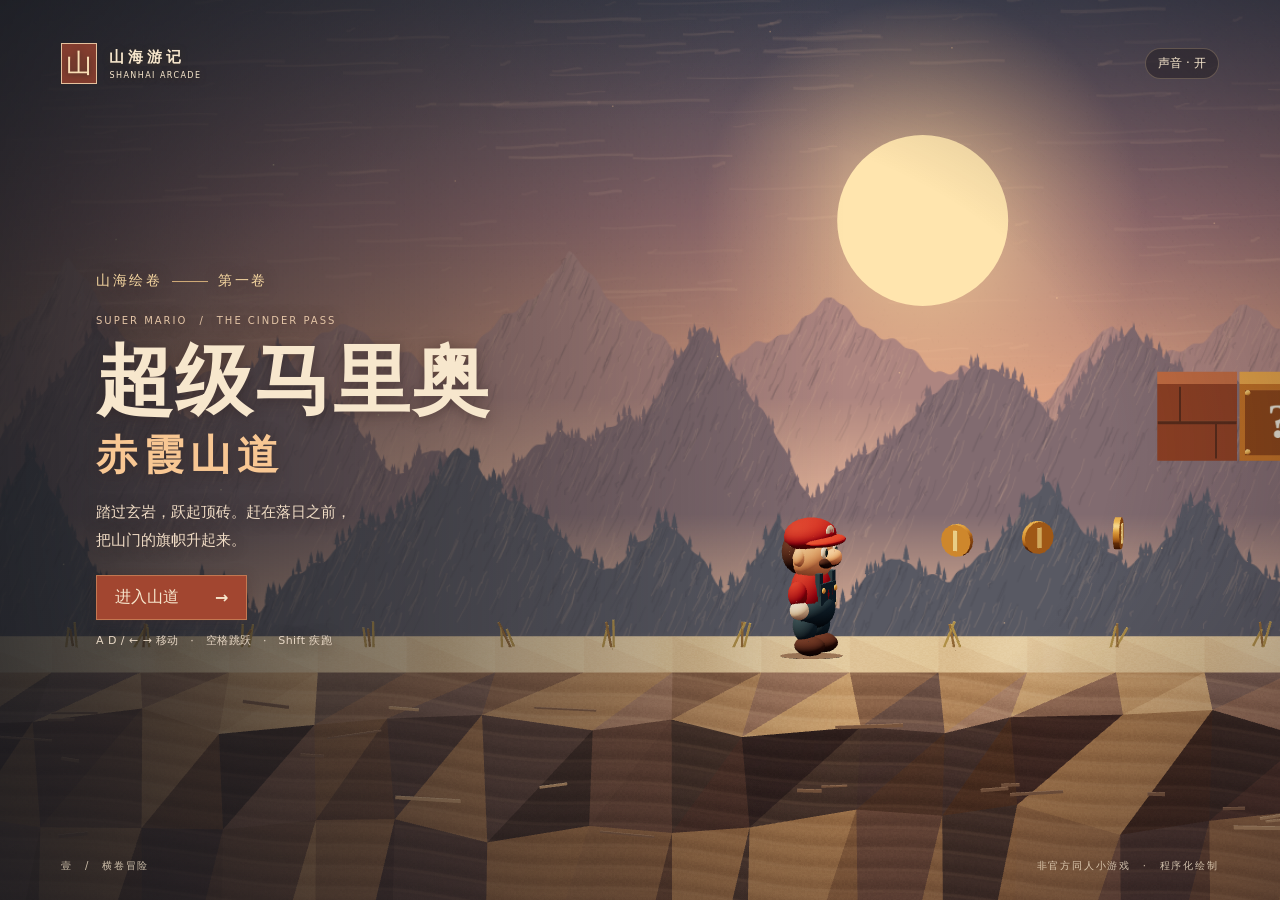
==== mario/index.html @ 8e578817 "Include the standalone Mario landing page" ====
<!doctype html><html lang="zh-CN"><head><meta charset="utf-8"><meta name="viewport" content="width=device-width, initial-scale=1, viewport-fit=cover"><meta name="theme-color" content="#241e20"><title>超级马里奥 · 赤霞山道</title><link rel="stylesheet" href="style.css"></head><body>
<canvas id="sky"></canvas><div id="world"></div><div id="grain"></div>
<header><div class="brand"><i>山</i><span>山 海 游 记<small>SHANHAI ARCADE</small></span></div><div class="toolbar"><button id="music" aria-label="切换声音">声音 · 开</button><button id="pause" hidden>暂停 Ⅱ</button></div></header>
<div id="hud" hidden><b id="area">赤霞山道</b><span id="score">◎ 00</span><span id="lives"></span></div>
<section id="panel"><div class="folio">山海绘卷 <em></em> 第一卷</div><p id="kicker">SUPER MARIO　/　THE CINDER PASS</p><h1 id="title">超级马里奥<span>赤霞山道</span></h1><p id="summary">踏过玄岩，跃起顶砖。赶在落日之前，<br>把山门的旗帜升起来。</p><button id="action">进入山道 <strong>→</strong></button><div id="keys">A D / ← → 移动　·　空格跳跃　·　Shift 疾跑</div></section>
<div id="toast" role="status"></div><div id="touch"><div><button data-key="ArrowLeft" aria-label="左移">◀</button><button data-key="ArrowRight" aria-label="右移">▶</button></div><div><button data-key="ShiftLeft">跑</button><button data-key="Space">跳</button></div></div>
<footer><span>壹　/　横卷冒险</span><span>非官方同人小游戏　·　程序化绘制</span></footer>
<script src="../three.min.js"></script><script src="sky.js"></script><script src="play.js"></script></body></html>
---- mario/style.css ----
*{box-sizing:border-box}html,body{margin:0;width:100%;height:100%;overflow:hidden;background:#675044;color:#f7e7cd;font-family:system-ui,"Microsoft YaHei",sans-serif}button{font:inherit;color:inherit;cursor:pointer}button:focus-visible{outline:2px solid white;outline-offset:4px}[hidden]{display:none!important}#sky,#world,#world canvas,#grain{position:absolute;inset:0;width:100%;height:100%;display:block}#grain{pointer-events:none;background:radial-gradient(ellipse at 59% 43%,transparent 48%,#1d192647 100%)}body:not(.playing) #grain{background:linear-gradient(90deg,#191b20c9 0%,#26232675 33%,transparent 66%),radial-gradient(ellipse,transparent 52%,#21192070)}header,footer,#hud{position:absolute;left:4.8%;right:4.8%;display:flex;align-items:center;justify-content:space-between}header{top:4.8%}.brand{display:flex;align-items:center;gap:12px;font:bold 15px serif;text-shadow:0 1px 6px #342c23}.brand i{font:26px serif;border:1px solid #e6c29e;padding:2px 4px;background:#833d2f;color:#f8ddb5}.brand small{display:block;font:8px system-ui;letter-spacing:.18em;margin-top:4px}.toolbar{display:flex;gap:8px}.toolbar button{background:#2923299c;border:1px solid #f1d1a33f;border-radius:20px;padding:6px 12px;font-size:12px}#panel{position:absolute;left:7.5%;top:49%;transform:translateY(-45%);max-width:80%;text-shadow:0 2px 14px #30201e80}.folio{font:14px serif;letter-spacing:.18em;color:#f5d6a0;display:flex;align-items:center;gap:10px}.folio em{width:36px;height:1px;background:#d1ac79}#kicker{font-size:10px;letter-spacing:.2em;color:#e4c5a7;margin:24px 0 12px}h1{font:bold clamp(34px,6vw,90px)/1.1 "STKaiti","KaiTi",serif;letter-spacing:.025em;margin:0}h1 span{display:block;font-size:.53em;color:#f8c793;letter-spacing:.15em;margin-top:.23em}#summary{font:clamp(14px,1.15vw,17px)/1.9 serif;color:#f1ddc6;margin:20px 0}#action{display:inline-flex;align-items:center;gap:36px;padding:11px 18px;background:#a24630;border:1px solid #f3be836a;box-shadow:0 2px 12px #351c1f45}#action:hover{background:#b75a3c}#keys{font-size:11px;letter-spacing:.04em;margin-top:13px;color:#e6d6c4}footer{bottom:3%;font-size:10px;letter-spacing:.18em;opacity:.8}.playing footer{display:none}#hud{justify-content:center;gap:12px;top:5%;left:27%;right:27%;font-size:14px;text-shadow:0 1px 4px #000}#hud span,#hud b{background:#252328ac;border-radius:20px;padding:5px 12px;white-space:nowrap}#toast{position:absolute;bottom:19%;width:100%;text-align:center;font:bold 18px serif;text-shadow:0 2px 4px #27131f;pointer-events:none}#touch{display:none;position:absolute;bottom:max(12px,env(safe-area-inset-bottom));left:4%;right:4%;justify-content:space-between;pointer-events:none}#touch button{pointer-events:auto;touch-action:none;user-select:none;border:1px solid #ffe9cf66;border-radius:50%;width:48px;height:48px;background:#28242c95;margin:3px}@media(pointer:coarse){.playing #touch{display:flex}#keys{font-size:0}#keys:after{content:"触屏：方向键移动，按住跑，点按跳跃";font-size:11px}}@media(max-height:520px){header{top:3%}#panel{top:46%}#kicker{margin:8px 0}#summary{margin:8px 0}h1{font-size:36px}#keys{margin-top:5px}}@media(max-width:650px){#hud{top:13%;left:2%;right:2%}footer{font-size:8px}}
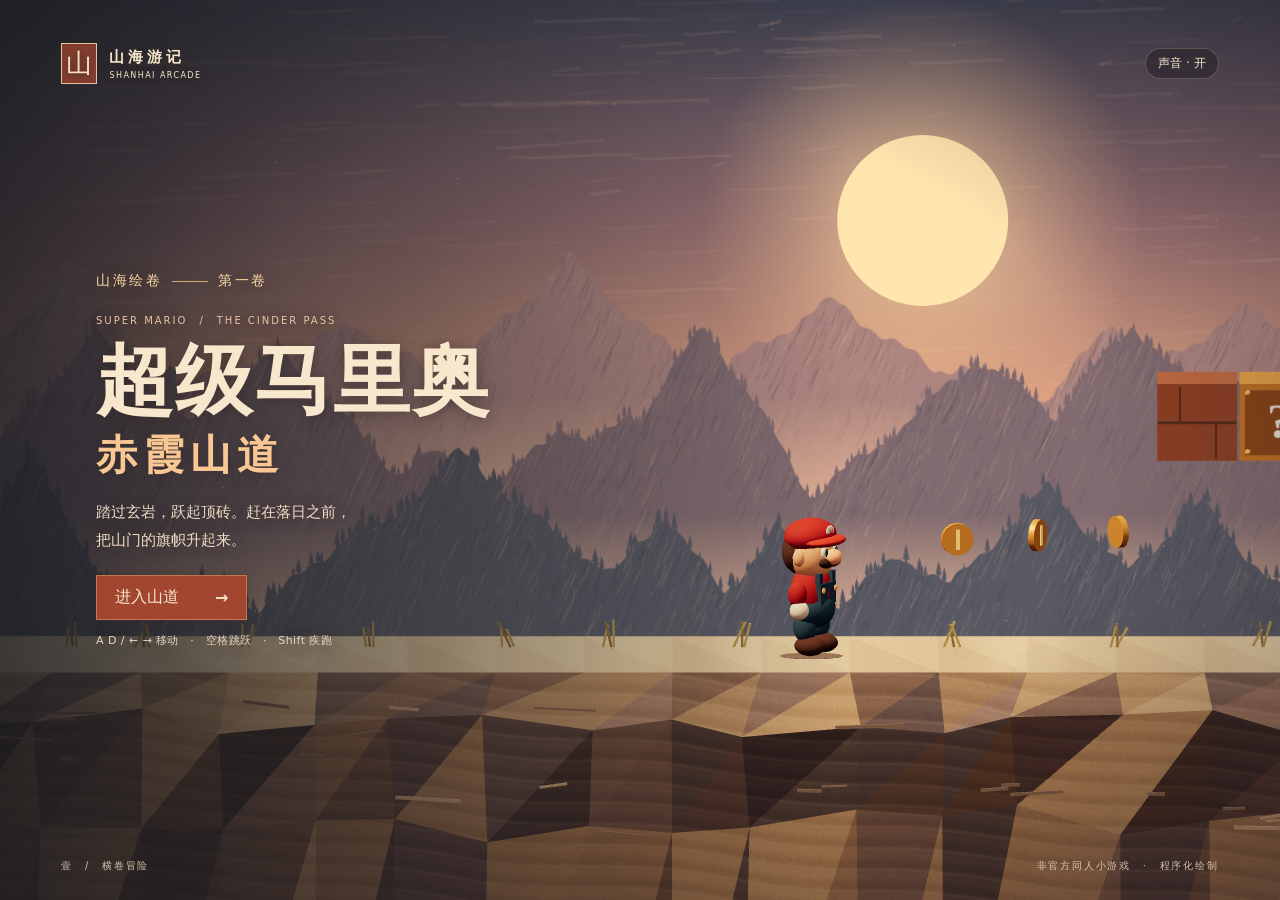
==== commit d6b17d2c: "Play the supplied Super Mario recording as stage music" ====
--- a/mario/index.html
+++ b/mario/index.html
@@ -5,4 +5,5 @@
 <section id="panel"><div class="folio">山海绘卷 <em></em> 第一卷</div><p id="kicker">SUPER MARIO　/　THE CINDER PASS</p><h1 id="title">超级马里奥<span>赤霞山道</span></h1><p id="summary">踏过玄岩，跃起顶砖。赶在落日之前，<br>把山门的旗帜升起来。</p><button id="action">进入山道 <strong>→</strong></button><div id="keys">A D / ← → 移动　·　空格跳跃　·　Shift 疾跑</div></section>
 <div id="toast" role="status"></div><div id="touch"><div><button data-key="ArrowLeft" aria-label="左移">◀</button><button data-key="ArrowRight" aria-label="右移">▶</button></div><div><button data-key="ShiftLeft">跑</button><button data-key="Space">跳</button></div></div>
 <footer><span>壹　/　横卷冒险</span><span>非官方同人小游戏　·　程序化绘制</span></footer>
-<script src="../three.min.js"></script><script src="sky.js"></script><script src="play.js"></script></body></html>
+<audio id="bgm" loop preload="none"><source src="audio/super-mario.ogg" type='audio/ogg; codecs="opus"'><source src="audio/super-mario.m4a" type='audio/mp4; codecs="mp4a.40.2"'></audio>
+<script src="../three.min.js"></script><script src="sky.js"></script><script src="play.js?v=2"></script></body></html>
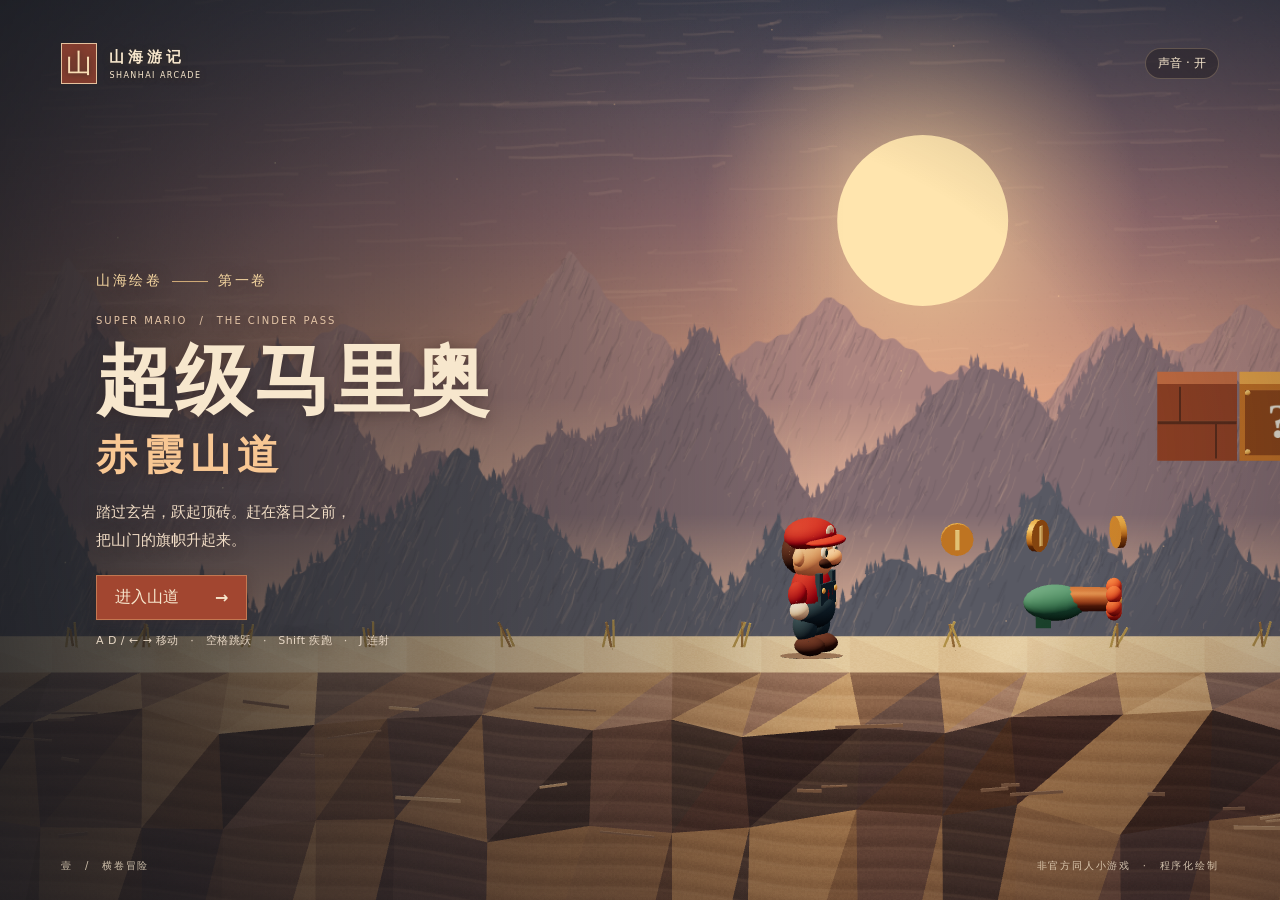
==== commit 3c54d237: "Add a collectible fire-flower arcade blaster with continuous fire" ====
--- a/mario/index.html
+++ b/mario/index.html
@@ -1,9 +1,9 @@
-<!doctype html><html lang="zh-CN"><head><meta charset="utf-8"><meta name="viewport" content="width=device-width, initial-scale=1, viewport-fit=cover"><meta name="theme-color" content="#241e20"><title>超级马里奥 · 赤霞山道</title><link rel="stylesheet" href="style.css"></head><body>
+<!doctype html><html lang="zh-CN"><head><meta charset="utf-8"><meta name="viewport" content="width=device-width, initial-scale=1, viewport-fit=cover"><meta name="theme-color" content="#241e20"><title>超级马里奥 · 赤霞山道</title><link rel="stylesheet" href="style.css?v=3"></head><body>
 <canvas id="sky"></canvas><div id="world"></div><div id="grain"></div>
 <header><div class="brand"><i>山</i><span>山 海 游 记<small>SHANHAI ARCADE</small></span></div><div class="toolbar"><button id="music" aria-label="切换声音">声音 · 开</button><button id="pause" hidden>暂停 Ⅱ</button></div></header>
-<div id="hud" hidden><b id="area">赤霞山道</b><span id="score">◎ 00</span><span id="lives"></span></div>
-<section id="panel"><div class="folio">山海绘卷 <em></em> 第一卷</div><p id="kicker">SUPER MARIO　/　THE CINDER PASS</p><h1 id="title">超级马里奥<span>赤霞山道</span></h1><p id="summary">踏过玄岩，跃起顶砖。赶在落日之前，<br>把山门的旗帜升起来。</p><button id="action">进入山道 <strong>→</strong></button><div id="keys">A D / ← → 移动　·　空格跳跃　·　Shift 疾跑</div></section>
-<div id="toast" role="status"></div><div id="touch"><div><button data-key="ArrowLeft" aria-label="左移">◀</button><button data-key="ArrowRight" aria-label="右移">▶</button></div><div><button data-key="ShiftLeft">跑</button><button data-key="Space">跳</button></div></div>
+<div id="hud" hidden><b id="area">赤霞山道</b><span id="score">◎ 00</span><span id="lives"></span><span id="fireStatus" hidden>火花枪 ∞</span></div>
+<section id="panel"><div class="folio">山海绘卷 <em></em> 第一卷</div><p id="kicker">SUPER MARIO　/　THE CINDER PASS</p><h1 id="title">超级马里奥<span>赤霞山道</span></h1><p id="summary">踏过玄岩，跃起顶砖。赶在落日之前，<br>把山门的旗帜升起来。</p><button id="action">进入山道 <strong>→</strong></button><div id="keys">A D / ← → 移动　·　空格跳跃　·　Shift 疾跑　·　J 连射</div></section>
+<div id="toast" role="status"></div><div id="touch"><div><button data-key="ArrowLeft" aria-label="左移">◀</button><button data-key="ArrowRight" aria-label="右移">▶</button></div><div><button id="touchFire" data-key="KeyJ" hidden aria-label="按住连续射击">射</button><button data-key="ShiftLeft">跑</button><button data-key="Space">跳</button></div></div>
 <footer><span>壹　/　横卷冒险</span><span>非官方同人小游戏　·　程序化绘制</span></footer>
 <audio id="bgm" loop preload="none"><source src="audio/super-mario.ogg" type='audio/ogg; codecs="opus"'><source src="audio/super-mario.m4a" type='audio/mp4; codecs="mp4a.40.2"'></audio>
-<script src="../three.min.js"></script><script src="sky.js"></script><script src="play.js?v=2"></script></body></html>
+<script src="../three.min.js"></script><script src="sky.js"></script><script src="play.js?v=3"></script></body></html>
--- a/mario/style.css
+++ b/mario/style.css
@@ -1 +1,3 @@
-*{box-sizing:border-box}html,body{margin:0;width:100%;height:100%;overflow:hidden;background:#675044;color:#f7e7cd;font-family:system-ui,"Microsoft YaHei",sans-serif}button{font:inherit;color:inherit;cursor:pointer}button:focus-visible{outline:2px solid white;outline-offset:4px}[hidden]{display:none!important}#sky,#world,#world canvas,#grain{position:absolute;inset:0;width:100%;height:100%;display:block}#grain{pointer-events:none;background:radial-gradient(ellipse at 59% 43%,transparent 48%,#1d192647 100%)}body:not(.playing) #grain{background:linear-gradient(90deg,#191b20c9 0%,#26232675 33%,transparent 66%),radial-gradient(ellipse,transparent 52%,#21192070)}header,footer,#hud{position:absolute;left:4.8%;right:4.8%;display:flex;align-items:center;justify-content:space-between}header{top:4.8%}.brand{display:flex;align-items:center;gap:12px;font:bold 15px serif;text-shadow:0 1px 6px #342c23}.brand i{font:26px serif;border:1px solid #e6c29e;padding:2px 4px;background:#833d2f;color:#f8ddb5}.brand small{display:block;font:8px system-ui;letter-spacing:.18em;margin-top:4px}.toolbar{display:flex;gap:8px}.toolbar button{background:#2923299c;border:1px solid #f1d1a33f;border-radius:20px;padding:6px 12px;font-size:12px}#panel{position:absolute;left:7.5%;top:49%;transform:translateY(-45%);max-width:80%;text-shadow:0 2px 14px #30201e80}.folio{font:14px serif;letter-spacing:.18em;color:#f5d6a0;display:flex;align-items:center;gap:10px}.folio em{width:36px;height:1px;background:#d1ac79}#kicker{font-size:10px;letter-spacing:.2em;color:#e4c5a7;margin:24px 0 12px}h1{font:bold clamp(34px,6vw,90px)/1.1 "STKaiti","KaiTi",serif;letter-spacing:.025em;margin:0}h1 span{display:block;font-size:.53em;color:#f8c793;letter-spacing:.15em;margin-top:.23em}#summary{font:clamp(14px,1.15vw,17px)/1.9 serif;color:#f1ddc6;margin:20px 0}#action{display:inline-flex;align-items:center;gap:36px;padding:11px 18px;background:#a24630;border:1px solid #f3be836a;box-shadow:0 2px 12px #351c1f45}#action:hover{background:#b75a3c}#keys{font-size:11px;letter-spacing:.04em;margin-top:13px;color:#e6d6c4}footer{bottom:3%;font-size:10px;letter-spacing:.18em;opacity:.8}.playing footer{display:none}#hud{justify-content:center;gap:12px;top:5%;left:27%;right:27%;font-size:14px;text-shadow:0 1px 4px #000}#hud span,#hud b{background:#252328ac;border-radius:20px;padding:5px 12px;white-space:nowrap}#toast{position:absolute;bottom:19%;width:100%;text-align:center;font:bold 18px serif;text-shadow:0 2px 4px #27131f;pointer-events:none}#touch{display:none;position:absolute;bottom:max(12px,env(safe-area-inset-bottom));left:4%;right:4%;justify-content:space-between;pointer-events:none}#touch button{pointer-events:auto;touch-action:none;user-select:none;border:1px solid #ffe9cf66;border-radius:50%;width:48px;height:48px;background:#28242c95;margin:3px}@media(pointer:coarse){.playing #touch{display:flex}#keys{font-size:0}#keys:after{content:"触屏：方向键移动，按住跑，点按跳跃";font-size:11px}}@media(max-height:520px){header{top:3%}#panel{top:46%}#kicker{margin:8px 0}#summary{margin:8px 0}h1{font-size:36px}#keys{margin-top:5px}}@media(max-width:650px){#hud{top:13%;left:2%;right:2%}footer{font-size:8px}}
+*{box-sizing:border-box}html,body{margin:0;width:100%;height:100%;overflow:hidden;background:#675044;color:#f7e7cd;font-family:system-ui,"Microsoft YaHei",sans-serif}button{font:inherit;color:inherit;cursor:pointer}button:focus-visible{outline:2px solid white;outline-offset:4px}[hidden]{display:none!important}#sky,#world,#world canvas,#grain{position:absolute;inset:0;width:100%;height:100%;display:block}#grain{pointer-events:none;background:radial-gradient(ellipse at 59% 43%,transparent 48%,#1d192647 100%)}body:not(.playing) #grain{background:linear-gradient(90deg,#191b20c9 0%,#26232675 33%,transparent 66%),radial-gradient(ellipse,transparent 52%,#21192070)}header,footer,#hud{position:absolute;left:4.8%;right:4.8%;display:flex;align-items:center;justify-content:space-between}header{top:4.8%}.brand{display:flex;align-items:center;gap:12px;font:bold 15px serif;text-shadow:0 1px 6px #342c23}.brand i{font:26px serif;border:1px solid #e6c29e;padding:2px 4px;background:#833d2f;color:#f8ddb5}.brand small{display:block;font:8px system-ui;letter-spacing:.18em;margin-top:4px}.toolbar{display:flex;gap:8px}.toolbar button{background:#2923299c;border:1px solid #f1d1a33f;border-radius:20px;padding:6px 12px;font-size:12px}#panel{position:absolute;left:7.5%;top:49%;transform:translateY(-45%);max-width:80%;text-shadow:0 2px 14px #30201e80}.folio{font:14px serif;letter-spacing:.18em;color:#f5d6a0;display:flex;align-items:center;gap:10px}.folio em{width:36px;height:1px;background:#d1ac79}#kicker{font-size:10px;letter-spacing:.2em;color:#e4c5a7;margin:24px 0 12px}h1{font:bold clamp(34px,6vw,90px)/1.1 "STKaiti","KaiTi",serif;letter-spacing:.025em;margin:0}h1 span{display:block;font-size:.53em;color:#f8c793;letter-spacing:.15em;margin-top:.23em}#summary{font:clamp(14px,1.15vw,17px)/1.9 serif;color:#f1ddc6;margin:20px 0}#action{display:inline-flex;align-items:center;gap:36px;padding:11px 18px;background:#a24630;border:1px solid #f3be836a;box-shadow:0 2px 12px #351c1f45}#action:hover{background:#b75a3c}#keys{font-size:11px;letter-spacing:.04em;margin-top:13px;color:#e6d6c4}footer{bottom:3%;font-size:10px;letter-spacing:.18em;opacity:.8}.playing footer{display:none}#hud{justify-content:center;gap:12px;top:5%;left:27%;right:27%;font-size:14px;text-shadow:0 1px 4px #000}#hud span,#hud b{background:#252328ac;border-radius:20px;padding:5px 12px;white-space:nowrap}#toast{position:absolute;bottom:19%;width:100%;text-align:center;font:bold 18px serif;text-shadow:0 2px 4px #27131f;pointer-events:none}#touch{display:none;position:absolute;bottom:max(12px,env(safe-area-inset-bottom));left:4%;right:4%;justify-content:space-between;pointer-events:none}#touch button{pointer-events:auto;touch-action:none;user-select:none;border:1px solid #ffe9cf66;border-radius:50%;width:48px;height:48px;background:#28242c95;margin:3px}@media(pointer:coarse){.playing #touch{display:flex}#keys{font-size:0}#keys:after{content:"触屏：方向键移动，按住跑，点按跳跃，拾取火花枪后按住射";font-size:11px}}@media(max-height:520px){header{top:3%}#panel{top:46%}#kicker{margin:8px 0}#summary{margin:8px 0}h1{font-size:36px}#keys{margin-top:5px}}@media(max-width:650px){#hud{top:13%;left:2%;right:2%}footer{font-size:8px}}
+
+#touchFire{background:#9e4b32cf}#hud #fireStatus{color:#ffdaad}@media(max-width:850px){#hud:has(#fireStatus:not([hidden])){top:14%;left:2%;right:2%;gap:4px;font-size:12px}}
